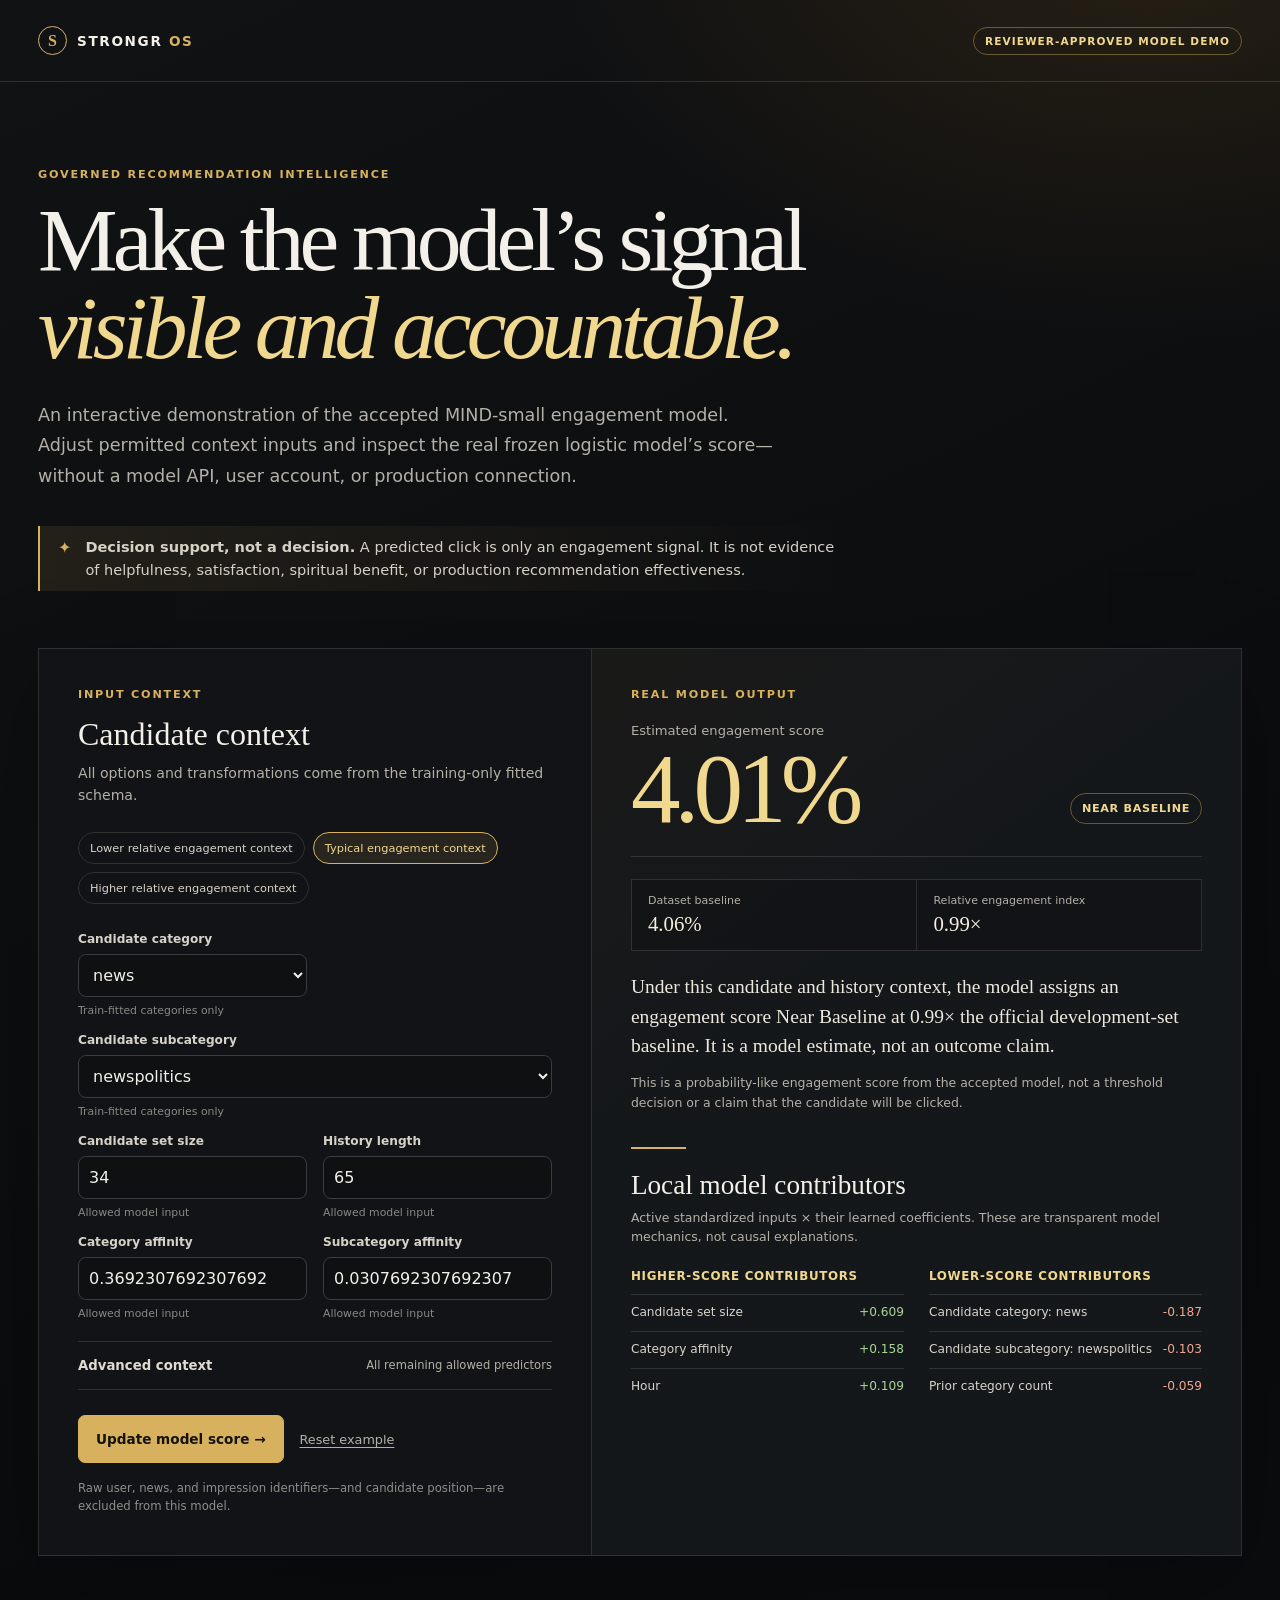
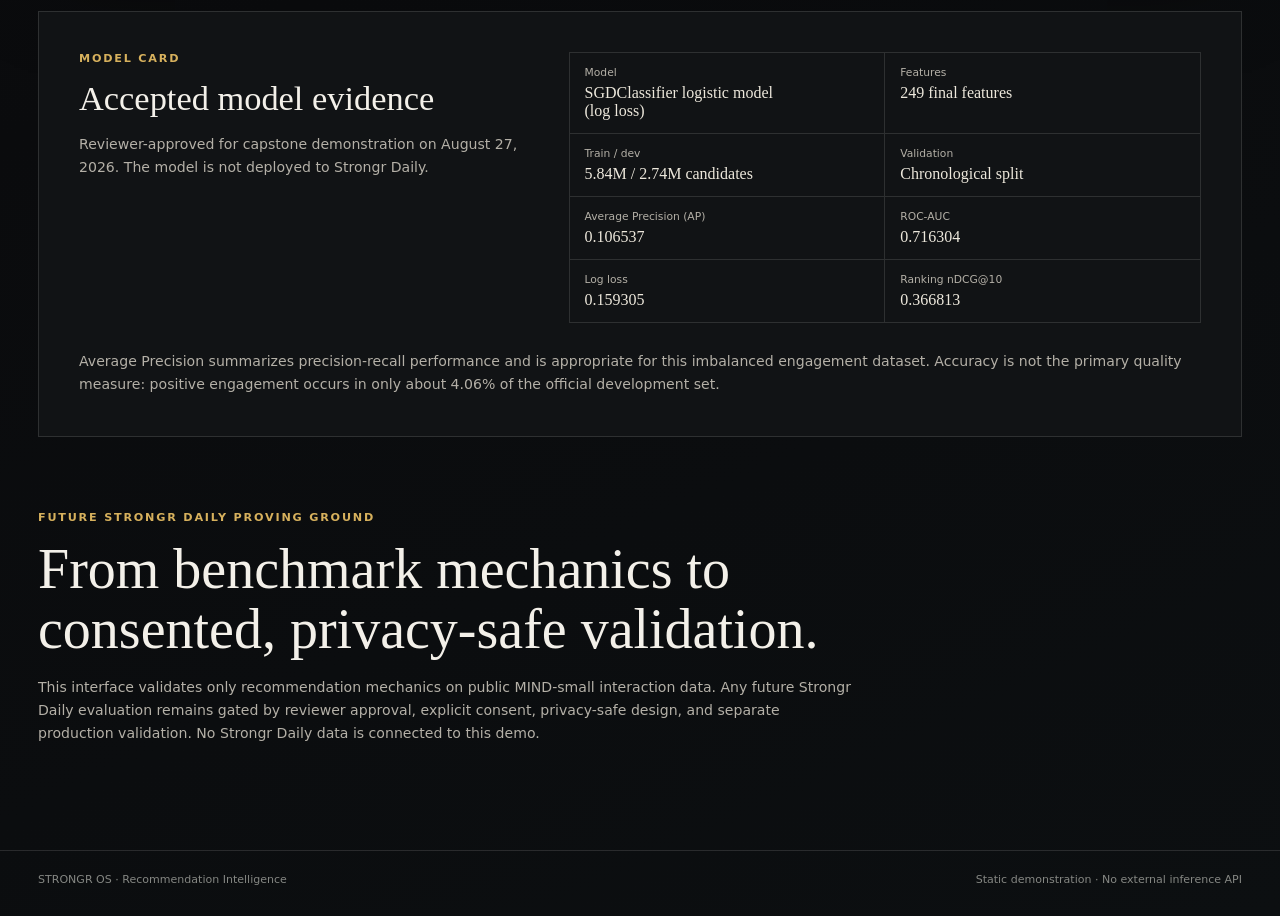
==== index.html @ 13076095 "feat: add model social preview metadata" ====
<!doctype html>
<html lang="en">
  <head>
    <meta charset="utf-8" />
    <meta name="viewport" content="width=device-width, initial-scale=1" />
    <meta name="description" content="A reviewer-approved demonstration built from the frozen MIND-small capstone model." />
    <link rel="canonical" href="https://model.strongrinc.ca/" />
    <meta property="og:type" content="website" />
    <meta property="og:url" content="https://model.strongrinc.ca/" />
    <meta property="og:title" content="STRONGR OS | Governed Recommendation Intelligence" />
    <meta property="og:description" content="A reviewer-approved demonstration built from the frozen MIND-small capstone model." />
    <meta property="og:image" content="https://model.strongrinc.ca/assets/strongr-os-social-preview.png" />
    <meta property="og:image:width" content="1200" />
    <meta property="og:image:height" content="630" />
    <meta property="og:image:alt" content="STRONGR OS — Governed Recommendation Intelligence" />
    <meta name="twitter:card" content="summary_large_image" />
    <meta name="twitter:url" content="https://model.strongrinc.ca/" />
    <meta name="twitter:title" content="STRONGR OS | Governed Recommendation Intelligence" />
    <meta name="twitter:description" content="A reviewer-approved demonstration built from the frozen MIND-small capstone model." />
    <meta name="twitter:image" content="https://model.strongrinc.ca/assets/strongr-os-social-preview.png" />
    <meta name="twitter:image:alt" content="STRONGR OS — Governed Recommendation Intelligence" />
    <title>STRONGR OS | Governed Recommendation Intelligence</title>
    <link rel="stylesheet" href="styles.css" />
  </head>
  <body>
    <header class="site-header">
      <a class="brand" href="#top" aria-label="STRONGR OS Recommendation Intelligence home">
        <span class="brand-mark" aria-hidden="true">S</span>
        <span>STRONGR <b>OS</b></span>
      </a>
      <span class="status-pill">REVIEWER-APPROVED MODEL DEMO</span>
    </header>

    <main id="top">
      <section class="hero">
        <p class="eyebrow">GOVERNED RECOMMENDATION INTELLIGENCE</p>
        <h1>Make the model’s signal<br /><em>visible and accountable.</em></h1>
        <p class="hero-copy">
          An interactive demonstration of the accepted MIND-small engagement model. Adjust permitted context inputs and inspect the real frozen logistic model’s score—without a model API, user account, or production connection.
        </p>
        <div class="governance-note">
          <span aria-hidden="true">✦</span>
          <p><strong>Decision support, not a decision.</strong> A predicted click is only an engagement signal. It is not evidence of helpfulness, satisfaction, spiritual benefit, or production recommendation effectiveness.</p>
        </div>
      </section>

      <section class="workspace" aria-label="Interactive model demonstration">
        <aside class="input-panel">
          <div class="panel-heading">
            <p class="eyebrow">INPUT CONTEXT</p>
            <h2>Candidate context</h2>
            <p>All options and transformations come from the training-only fitted schema.</p>
          </div>
          <div id="example-buttons" class="example-buttons" aria-label="Load accepted evidence examples"></div>
          <form id="prediction-form" novalidate>
            <div id="simple-controls" class="form-grid"></div>
            <details class="advanced-controls">
              <summary>Advanced context <span>All remaining allowed predictors</span></summary>
              <div id="advanced-controls-grid" class="form-grid"></div>
            </details>
            <div class="form-actions">
              <button class="primary-button" type="submit">Update model score <span aria-hidden="true">→</span></button>
              <button id="reset-button" class="text-button" type="button">Reset example</button>
            </div>
          </form>
          <p class="form-footnote">Raw user, news, and impression identifiers—and candidate position—are excluded from this model.</p>
        </aside>

        <section class="result-panel" aria-live="polite">
          <p class="eyebrow">REAL MODEL OUTPUT</p>
          <div class="score-line">
            <div>
              <p class="score-label">Estimated engagement score</p>
              <p id="score" class="score">—</p>
            </div>
            <span id="score-band" class="score-band">—</span>
          </div>
          <div class="baseline-card">
            <div><span>Dataset baseline</span><strong id="baseline">4.06%</strong></div>
            <div><span>Relative engagement index</span><strong id="relative-index">—</strong></div>
          </div>
          <p id="interpretation" class="interpretation">Loading the frozen browser model…</p>
          <p class="method-note">This is a probability-like engagement score from the accepted model, not a threshold decision or a claim that the candidate will be clicked.</p>

          <div class="contribution-section">
            <div class="section-rule"></div>
            <h3>Local model contributors</h3>
            <p>Active standardized inputs × their learned coefficients. These are transparent model mechanics, not causal explanations.</p>
            <div class="contribution-columns">
              <div>
                <h4>Higher-score contributors</h4>
                <ol id="positive-contributors" class="contributor-list"></ol>
              </div>
              <div>
                <h4>Lower-score contributors</h4>
                <ol id="negative-contributors" class="contributor-list"></ol>
              </div>
            </div>
          </div>
        </section>
      </section>

      <section class="model-card">
        <div>
          <p class="eyebrow">MODEL CARD</p>
          <h2>Accepted model evidence</h2>
          <p>Reviewer-approved for capstone demonstration on August 27, 2026. The model is not deployed to Strongr Daily.</p>
        </div>
        <dl class="metrics-grid">
          <div><dt>Model</dt><dd>SGDClassifier logistic model<br />(log loss)</dd></div>
          <div><dt>Features</dt><dd>249 final features</dd></div>
          <div><dt>Train / dev</dt><dd>5.84M / 2.74M candidates</dd></div>
          <div><dt>Validation</dt><dd>Chronological split</dd></div>
          <div><dt>Average Precision (AP)</dt><dd>0.106537</dd></div>
          <div><dt>ROC-AUC</dt><dd>0.716304</dd></div>
          <div><dt>Log loss</dt><dd>0.159305</dd></div>
          <div><dt>Ranking nDCG@10</dt><dd>0.366813</dd></div>
        </dl>
        <p class="model-card-note">Average Precision summarizes precision-recall performance and is appropriate for this imbalanced engagement dataset. Accuracy is not the primary quality measure: positive engagement occurs in only about 4.06% of the official development set.</p>
      </section>

      <section class="proving-ground">
        <p class="eyebrow">FUTURE STRONGR DAILY PROVING GROUND</p>
        <h2>From benchmark mechanics to consented, privacy-safe validation.</h2>
        <p>This interface validates only recommendation mechanics on public MIND-small interaction data. Any future Strongr Daily evaluation remains gated by reviewer approval, explicit consent, privacy-safe design, and separate production validation. No Strongr Daily data is connected to this demo.</p>
      </section>
    </main>

    <footer>
      <span>STRONGR OS · Recommendation Intelligence</span>
      <span>Static demonstration · No external inference API</span>
    </footer>
    <script src="app.js"></script>
  </body>
</html>
---- styles.css ----
:root {
  --ink: #0a0b0d;
  --surface: #121417;
  --surface-raised: #191c20;
  --surface-soft: #20242a;
  --line: rgba(255, 255, 255, 0.12);
  --line-gold: rgba(215, 177, 93, 0.42);
  --text: #f3f0e9;
  --muted: #b4b0a7;
  --gold: #d7b15d;
  --gold-light: #f1d88f;
  --green: #a9d599;
  --coral: #f0a68f;
  --serif: Georgia, "Times New Roman", serif;
  --sans: Inter, ui-sans-serif, system-ui, -apple-system, BlinkMacSystemFont, "Segoe UI", sans-serif;
}

* { box-sizing: border-box; }
html { scroll-behavior: smooth; background: var(--ink); }
body {
  margin: 0;
  color: var(--text);
  font-family: var(--sans);
  background:
    radial-gradient(900px 620px at 90% -80px, rgba(154, 109, 29, 0.18), transparent 68%),
    linear-gradient(155deg, #111214 0%, #0a0b0d 56%, #0c0f11 100%);
  min-height: 100vh;
}
button, input, select { font: inherit; }
button { cursor: pointer; }

.site-header {
  max-width: 1280px;
  margin: auto;
  min-height: 82px;
  padding: 0 38px;
  display: flex;
  align-items: center;
  justify-content: space-between;
  border-bottom: 1px solid var(--line);
}
.brand { color: var(--text); text-decoration: none; display: flex; align-items: center; gap: 10px; letter-spacing: .12em; font-size: .85rem; font-weight: 700; }
.brand b { color: var(--gold); font-weight: 700; }
.brand-mark { width: 29px; height: 29px; border: 1px solid var(--gold); border-radius: 50%; display: grid; place-items: center; color: var(--gold); font-family: var(--serif); font-size: 1rem; letter-spacing: 0; }
.status-pill { border: 1px solid var(--line-gold); color: var(--gold-light); padding: 7px 11px; border-radius: 100px; font-size: .66rem; font-weight: 700; letter-spacing: .1em; }

main { max-width: 1280px; padding: 0 38px 70px; margin: auto; }
.hero { max-width: 870px; padding: 86px 0 57px; }
.eyebrow { color: var(--gold); font-weight: 700; font-size: .7rem; letter-spacing: .16em; margin: 0 0 15px; }
h1, h2, h3, h4, p { margin-top: 0; }
h1, h2 { font-family: var(--serif); font-weight: 400; }
h1 { font-size: clamp(2.75rem, 7vw, 5.7rem); line-height: .98; letter-spacing: -.055em; margin-bottom: 28px; }
h1 em { color: var(--gold-light); font-style: italic; }
.hero-copy { max-width: 735px; color: var(--muted); font-size: 1.1rem; line-height: 1.75; }
.governance-note { display: flex; gap: 14px; align-items: flex-start; max-width: 810px; border-left: 2px solid var(--gold); margin-top: 34px; padding: 10px 0 10px 18px; background: linear-gradient(90deg, rgba(215,177,93,.1), transparent); }
.governance-note span { color: var(--gold); line-height: 1.45; }
.governance-note p { color: #d6d1c6; line-height: 1.55; margin: 0; font-size: .91rem; }

.workspace { display: grid; grid-template-columns: minmax(330px, .92fr) minmax(420px, 1.08fr); border: 1px solid var(--line); background: rgba(18,20,23,.94); box-shadow: 0 26px 90px rgba(0,0,0,.28); }
.input-panel, .result-panel { padding: 39px; }
.input-panel { border-right: 1px solid var(--line); }
.panel-heading h2 { font-size: 2rem; margin-bottom: 10px; }
.panel-heading > p:not(.eyebrow) { color: var(--muted); line-height: 1.55; font-size: .88rem; }
.example-buttons { display: flex; flex-wrap: wrap; gap: 8px; margin: 25px 0 28px; }
.example-button { border: 1px solid var(--line); background: transparent; color: #d8d3c9; border-radius: 100px; padding: 8px 11px; font-size: .71rem; text-align: left; transition: .18s ease; }
.example-button:hover, .example-button:focus-visible, .example-button.is-active { border-color: var(--gold); background: rgba(215,177,93,.11); color: var(--gold-light); outline: none; }
.form-grid { display: grid; grid-template-columns: repeat(2, 1fr); gap: 16px; }
.field { display: flex; flex-direction: column; gap: 7px; }
.field.full { grid-column: 1 / -1; }
.field label { color: #d7d2c8; font-size: .76rem; font-weight: 600; line-height: 1.25; }
.field small { color: #898984; font-size: .68rem; }
input[type="number"], select { color: var(--text); background: #0e1012; border: 1px solid #383d42; min-height: 43px; border-radius: 8px; padding: 9px 10px; outline: none; }
select { width: 100%; }
input[type="number"]:focus, select:focus { border-color: var(--gold); box-shadow: 0 0 0 3px rgba(215,177,93,.14); }
.toggle-field { background: #101214; border: 1px solid #383d42; border-radius: 8px; padding: 10px; justify-content: center; }
.toggle-field label { display: flex; gap: 8px; align-items: center; cursor: pointer; }
input[type="checkbox"] { accent-color: var(--gold); width: 16px; height: 16px; }
.advanced-controls { margin-top: 21px; border-top: 1px solid var(--line); border-bottom: 1px solid var(--line); }
.advanced-controls summary { list-style: none; padding: 16px 0; cursor: pointer; color: #e0dbd0; font-weight: 700; font-size: .83rem; display: flex; justify-content: space-between; }
.advanced-controls summary::-webkit-details-marker { display: none; }
.advanced-controls summary span { color: var(--muted); font-weight: 400; font-size: .72rem; }
.advanced-controls[open] summary { color: var(--gold-light); }
.advanced-controls .form-grid { padding: 3px 0 20px; }
.form-actions { display: flex; align-items: center; gap: 16px; margin-top: 25px; }
.primary-button { border: 1px solid var(--gold); background: var(--gold); color: #15120c; padding: 13px 17px; min-height: 48px; border-radius: 7px; font-weight: 800; font-size: .85rem; transition: transform .16s ease, background .16s ease; }
.primary-button:hover, .primary-button:focus-visible { background: var(--gold-light); transform: translateY(-1px); outline: none; }
.text-button { color: var(--muted); background: none; border: 0; padding: 8px 0; font-size: .8rem; text-decoration: underline; text-underline-offset: 3px; }
.text-button:hover, .text-button:focus-visible { color: var(--gold-light); outline: none; }
.form-footnote { color: #8f8e89; font-size: .73rem; line-height: 1.5; margin: 17px 0 0; }

.result-panel { background: linear-gradient(145deg, rgba(36,33,26,.46), rgba(21,24,27,.9) 35%); }
.score-line { display: flex; align-items: end; justify-content: space-between; gap: 20px; padding: 7px 0 25px; border-bottom: 1px solid var(--line); }
.score-label { color: var(--muted); font-size: .82rem; margin-bottom: 8px; }
.score { color: var(--gold-light); font-family: var(--serif); font-size: clamp(4rem, 8vw, 6.2rem); line-height: .86; letter-spacing: -.06em; margin: 0; }
.score-band { border: 1px solid var(--line-gold); color: var(--gold-light); padding: 8px 11px; border-radius: 100px; white-space: nowrap; font-size: .7rem; font-weight: 700; letter-spacing: .06em; text-transform: uppercase; margin-bottom: 7px; }
.baseline-card { display: grid; grid-template-columns: 1fr 1fr; margin: 22px 0 21px; background: rgba(0,0,0,.17); border: 1px solid var(--line); }
.baseline-card div { padding: 14px 16px; }
.baseline-card div + div { border-left: 1px solid var(--line); }
.baseline-card span { display: block; color: var(--muted); font-size: .69rem; margin-bottom: 5px; }
.baseline-card strong { font-family: var(--serif); font-weight: 400; color: #f5efdf; font-size: 1.3rem; }
.interpretation { font-family: var(--serif); color: #ece8de; font-size: 1.22rem; line-height: 1.5; margin-bottom: 13px; }
.method-note { color: var(--muted); font-size: .78rem; line-height: 1.55; margin: 0; }
.section-rule { width: 55px; border-top: 2px solid var(--gold); margin: 35px 0 21px; }
.contribution-section h3 { font-family: var(--serif); font-size: 1.7rem; font-weight: 400; margin-bottom: 8px; }
.contribution-section > p { color: var(--muted); font-size: .78rem; line-height: 1.5; }
.contribution-columns { display: grid; grid-template-columns: 1fr 1fr; gap: 25px; margin-top: 23px; }
.contribution-columns h4 { color: var(--gold-light); font-size: .74rem; margin-bottom: 11px; text-transform: uppercase; letter-spacing: .06em; }
.contributor-list { list-style: none; padding: 0; margin: 0; }
.contributor-list li { border-top: 1px solid var(--line); padding: 10px 0; display: flex; justify-content: space-between; gap: 10px; color: #d8d4cb; font-size: .76rem; line-height: 1.3; }
.contributor-list span:last-child { font-variant-numeric: tabular-nums; white-space: nowrap; }
.positive { color: var(--green); } .negative { color: var(--coral); }

.model-card { display: grid; grid-template-columns: .82fr 1.18fr; gap: 50px; margin-top: 55px; padding: 40px; border: 1px solid var(--line); background: #111315; }
.model-card h2, .proving-ground h2 { font-size: 2.15rem; line-height: 1.08; margin-bottom: 16px; }
.model-card > div > p:not(.eyebrow), .model-card-note, .proving-ground > p:not(.eyebrow) { color: var(--muted); line-height: 1.65; font-size: .88rem; }
.metrics-grid { display: grid; grid-template-columns: repeat(2, 1fr); margin: 0; border-top: 1px solid var(--line); border-left: 1px solid var(--line); }
.metrics-grid div { padding: 13px 15px; border-right: 1px solid var(--line); border-bottom: 1px solid var(--line); }
.metrics-grid dt { color: var(--muted); font-size: .67rem; margin-bottom: 5px; }
.metrics-grid dd { color: #ede8dc; margin: 0; font-family: var(--serif); font-size: 1rem; }
.model-card-note { grid-column: 1 / -1; margin: -23px 0 0; }
.proving-ground { padding: 74px 0 20px; max-width: 815px; }
.proving-ground h2 { font-size: clamp(2.15rem, 4.8vw, 3.5rem); }
footer { max-width: 1280px; border-top: 1px solid var(--line); margin: auto; padding: 22px 38px 30px; color: #858783; display: flex; justify-content: space-between; gap: 20px; font-size: .69rem; }

@media (max-width: 820px) {
  .site-header, main, footer { padding-left: 20px; padding-right: 20px; }
  .hero { padding: 58px 0 40px; }
  .workspace, .model-card { grid-template-columns: 1fr; }
  .input-panel { border-right: 0; border-bottom: 1px solid var(--line); }
  .input-panel, .result-panel, .model-card { padding: 27px 22px; }
  .model-card { gap: 27px; }
}
@media (max-width: 490px) {
  .status-pill { display: none; }
  .form-grid, .contribution-columns { grid-template-columns: 1fr; }
  .score-line { align-items: flex-start; flex-direction: column; }
  .baseline-card { grid-template-columns: 1fr; }
  .baseline-card div + div { border-left: 0; border-top: 1px solid var(--line); }
  footer { flex-direction: column; }
}
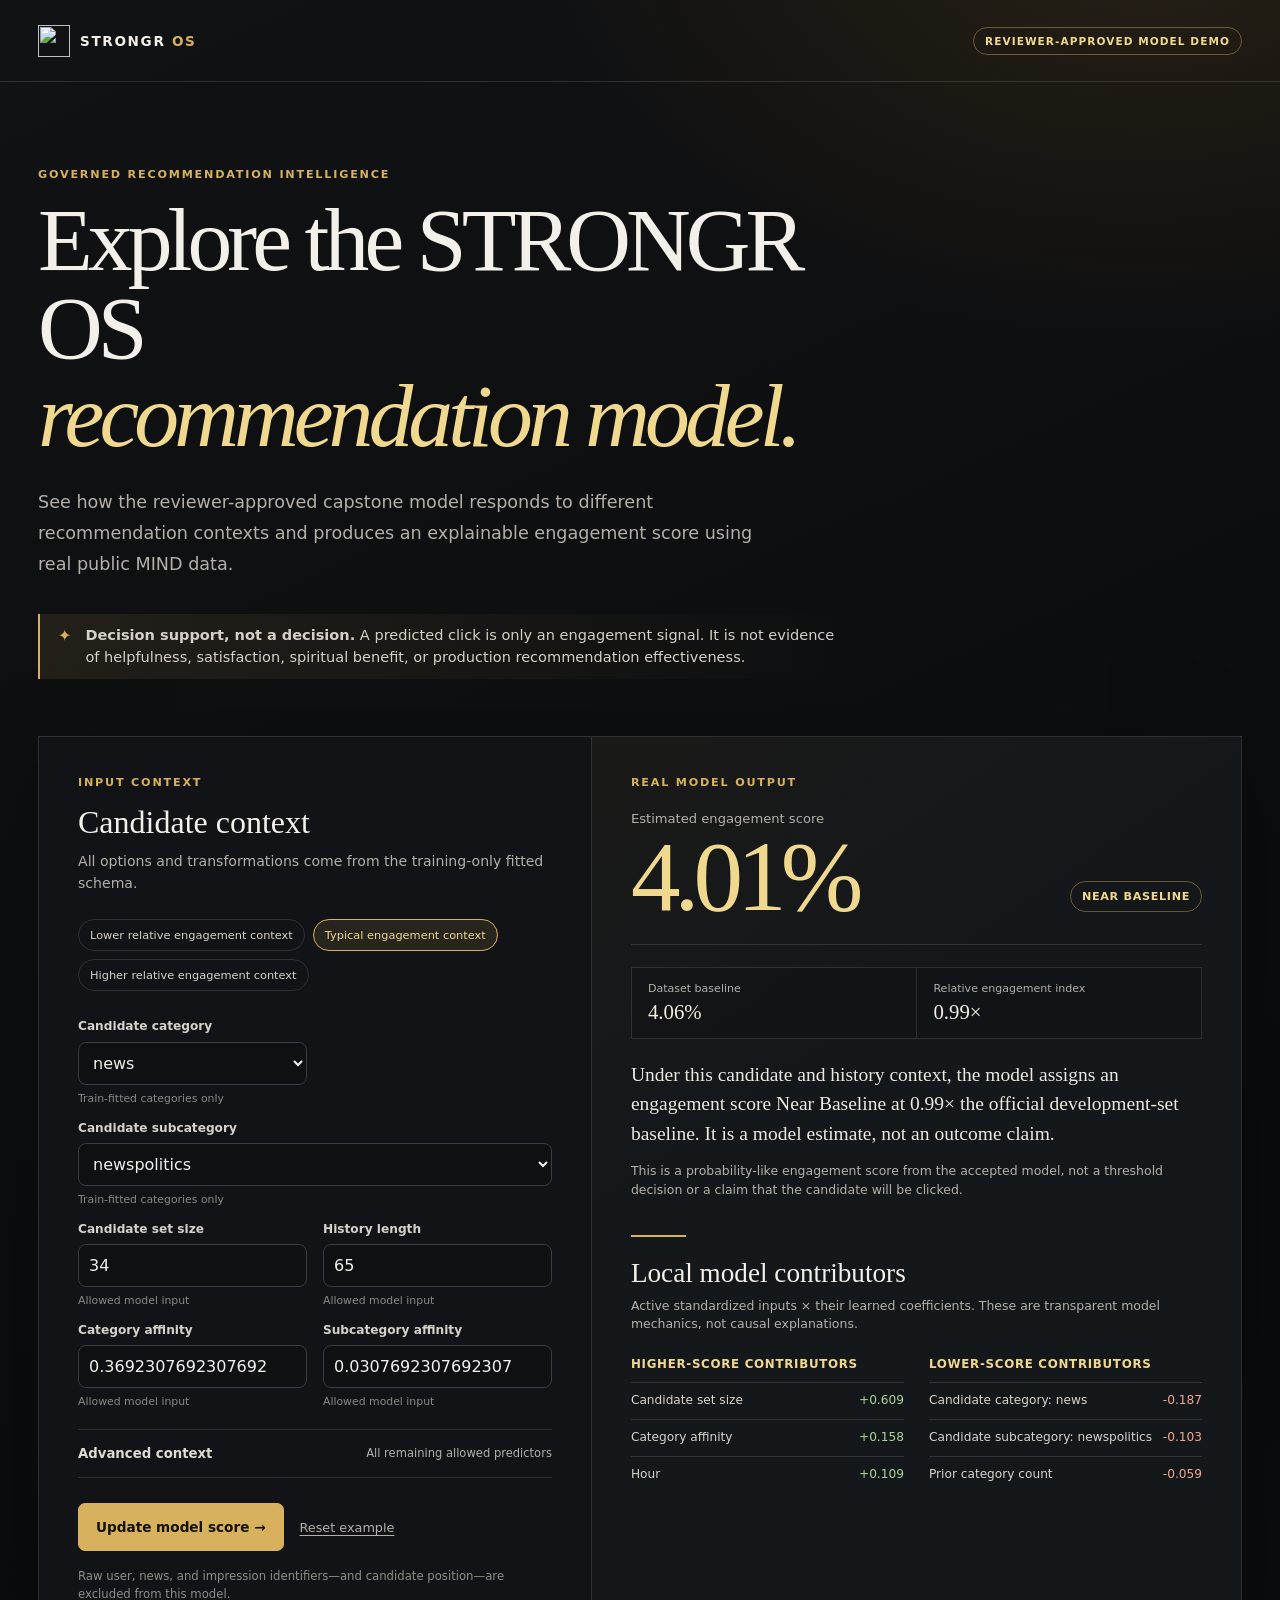
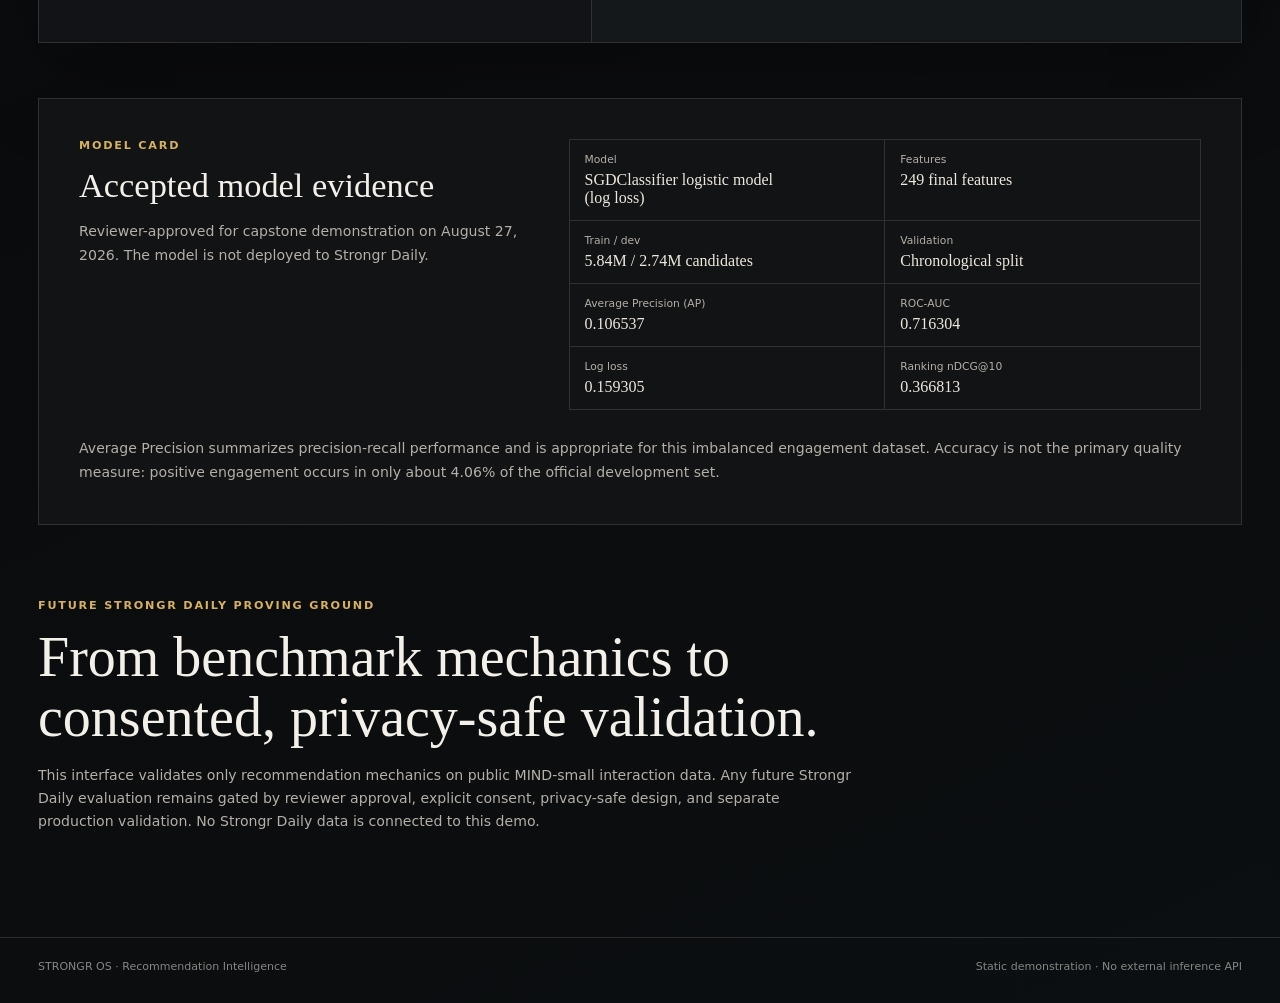
==== commit d0755aff: "Add files via upload" ====
--- a/index.html
+++ b/index.html
@@ -5,6 +5,14 @@
     <meta name="viewport" content="width=device-width, initial-scale=1" />
     <meta name="description" content="A reviewer-approved demonstration built from the frozen MIND-small capstone model." />
     <link rel="canonical" href="https://model.strongrinc.ca/" />
+    <link rel="icon" href="assets/icons/favicon-16x16.png" sizes="16x16" type="image/png" />
+    <link rel="icon" href="assets/icons/favicon-32x32.png" sizes="32x32" type="image/png" />
+    <link rel="icon" href="assets/icons/favicon-48x48.png" sizes="48x48" type="image/png" />
+    <link rel="shortcut icon" href="assets/icons/favicon.ico" />
+    <link rel="apple-touch-icon" href="assets/icons/apple-touch-icon.png" sizes="180x180" />
+    <link rel="manifest" href="assets/icons/site.webmanifest" />
+    <meta name="application-name" content="STRONGR OS" />
+    <meta name="theme-color" content="#07080a" />
     <meta property="og:type" content="website" />
     <meta property="og:url" content="https://model.strongrinc.ca/" />
     <meta property="og:title" content="STRONGR OS | Governed Recommendation Intelligence" />
@@ -25,7 +33,7 @@
   <body>
     <header class="site-header">
       <a class="brand" href="#top" aria-label="STRONGR OS Recommendation Intelligence home">
-        <span class="brand-mark" aria-hidden="true">S</span>
+        <img src="https://capstone.strongrinc.ca/assets/brand/strongr-os-official-emblem-transparent.png" alt="" width="32" height="32" style="display:block;object-fit:contain" aria-hidden="true" />
         <span>STRONGR <b>OS</b></span>
       </a>
       <span class="status-pill">REVIEWER-APPROVED MODEL DEMO</span>
@@ -34,9 +42,9 @@
     <main id="top">
       <section class="hero">
         <p class="eyebrow">GOVERNED RECOMMENDATION INTELLIGENCE</p>
-        <h1>Make the model’s signal<br /><em>visible and accountable.</em></h1>
+        <h1>Explore the STRONGR OS<br /><em>recommendation model.</em></h1>
         <p class="hero-copy">
-          An interactive demonstration of the accepted MIND-small engagement model. Adjust permitted context inputs and inspect the real frozen logistic model’s score—without a model API, user account, or production connection.
+          See how the reviewer-approved capstone model responds to different recommendation contexts and produces an explainable engagement score using real public MIND data.
         </p>
         <div class="governance-note">
           <span aria-hidden="true">✦</span>
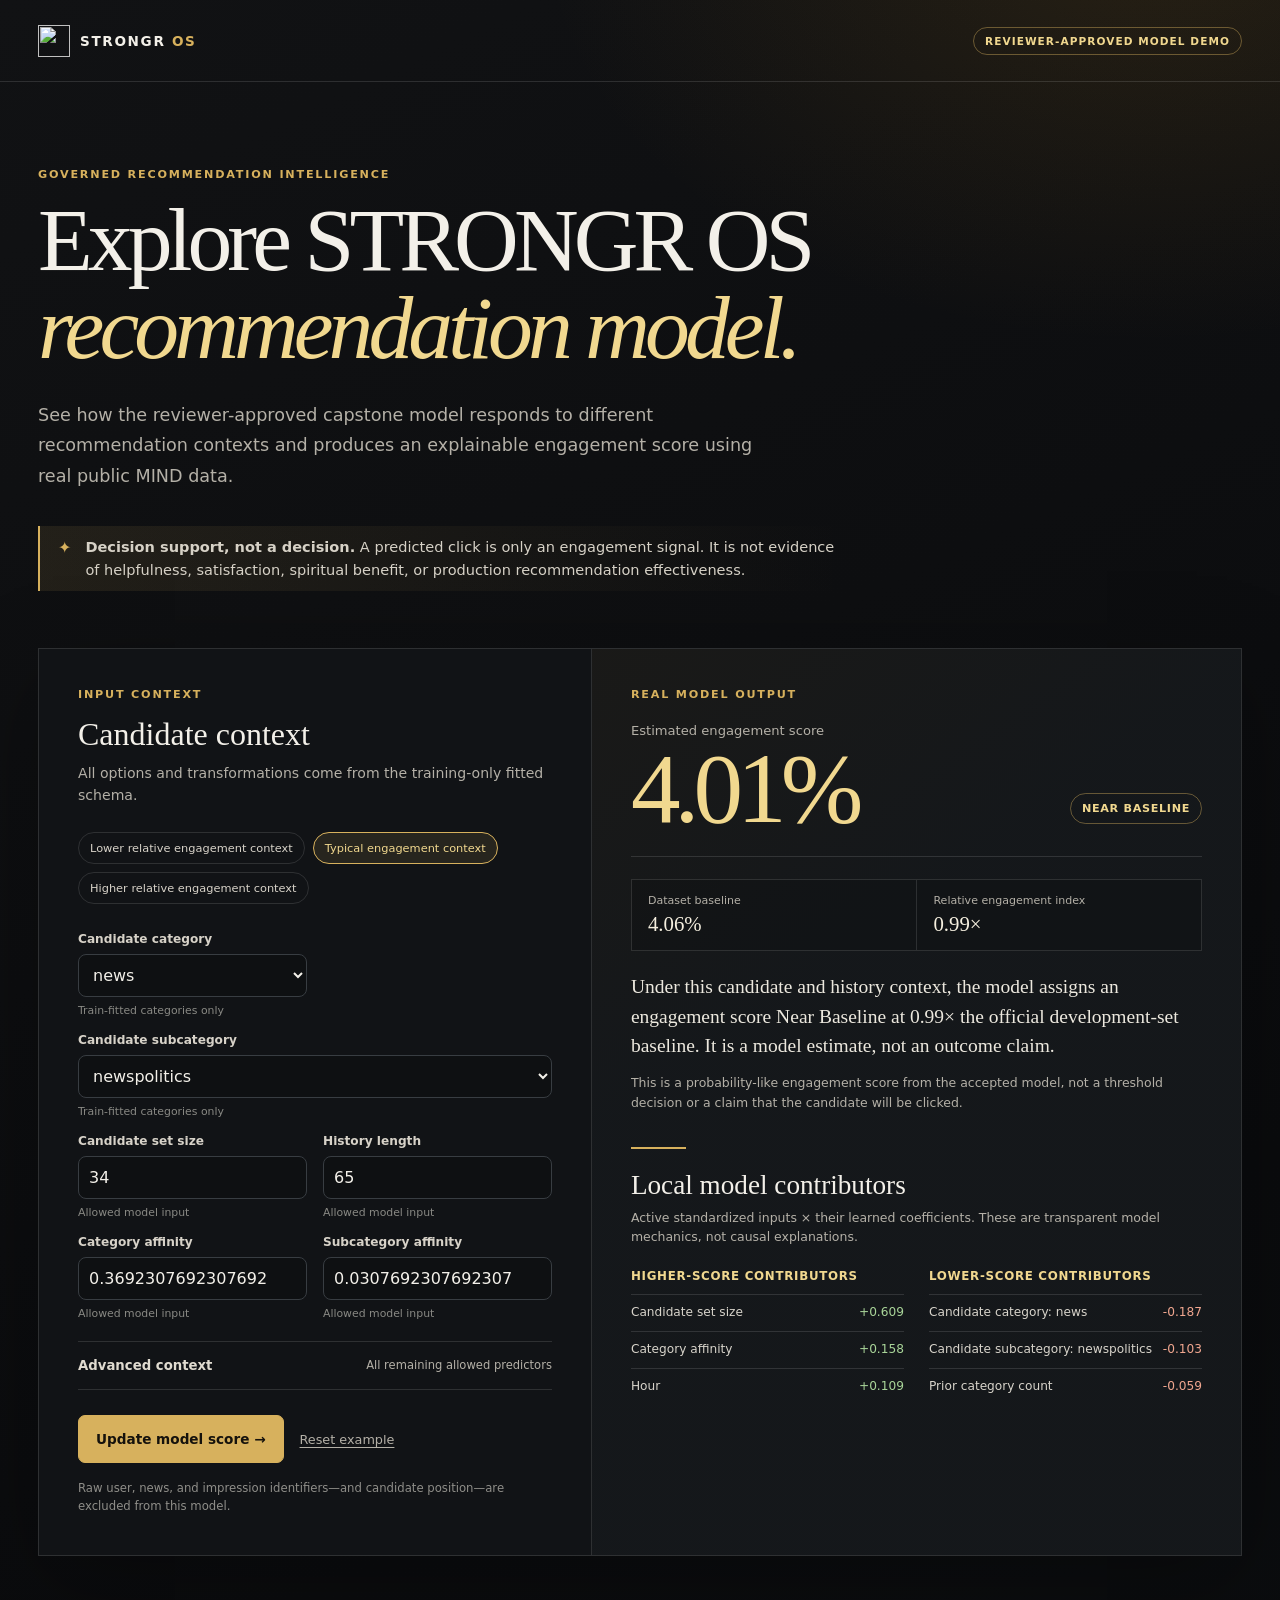
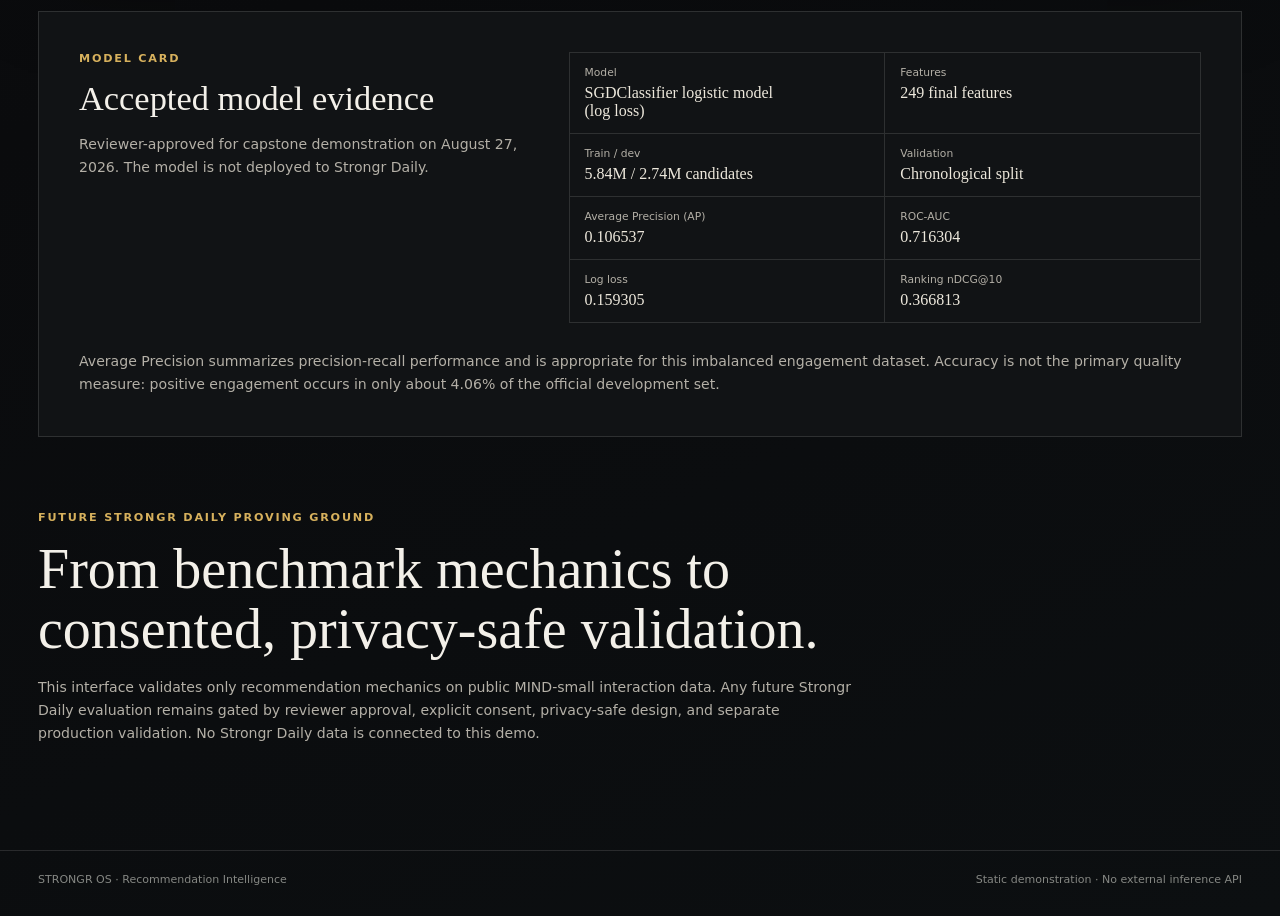
==== commit 90d170fa: "Keep STRONGR OS together in model headline" ====
--- a/index.html
+++ b/index.html
@@ -42,7 +42,7 @@
     <main id="top">
       <section class="hero">
         <p class="eyebrow">GOVERNED RECOMMENDATION INTELLIGENCE</p>
-        <h1>Explore the STRONGR OS<br /><em>recommendation model.</em></h1>
+        <h1>Explore STRONGR OS<br /><em>recommendation model.</em></h1>
         <p class="hero-copy">
           See how the reviewer-approved capstone model responds to different recommendation contexts and produces an explainable engagement score using real public MIND data.
         </p>
